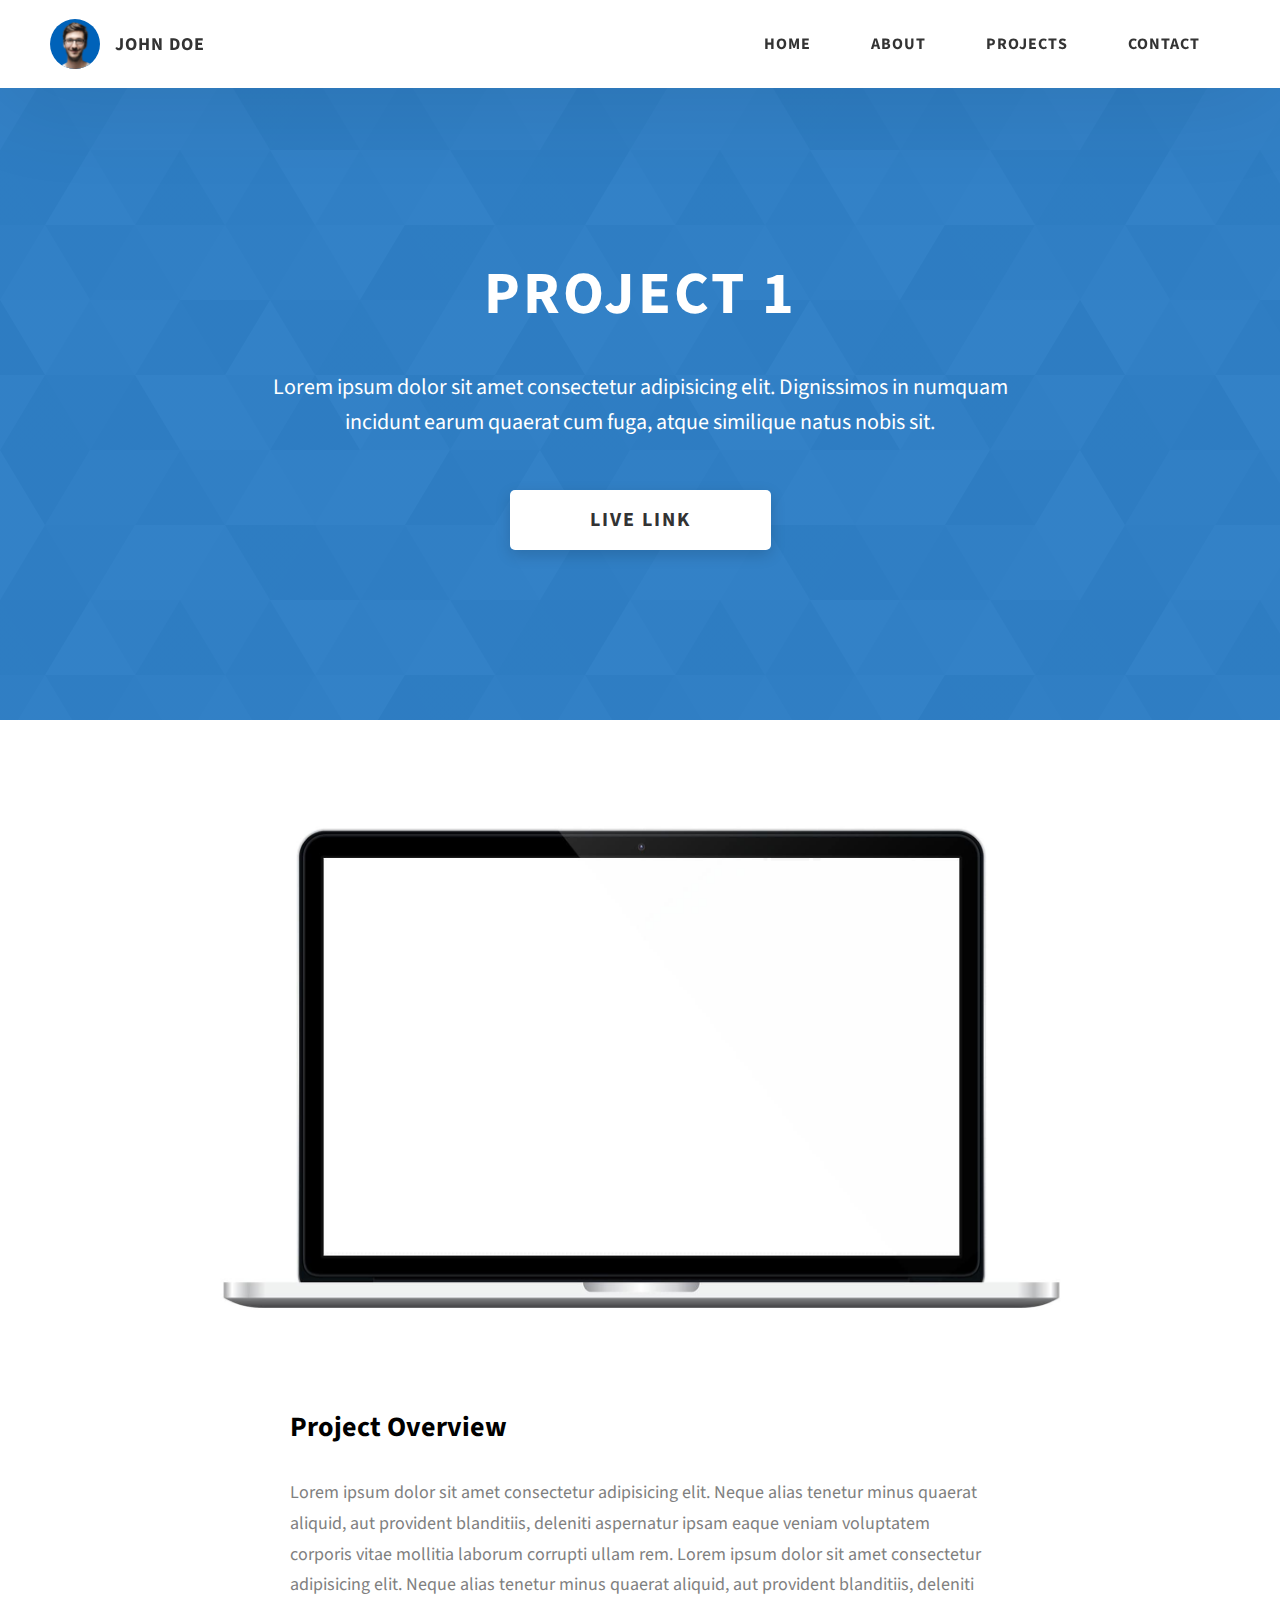
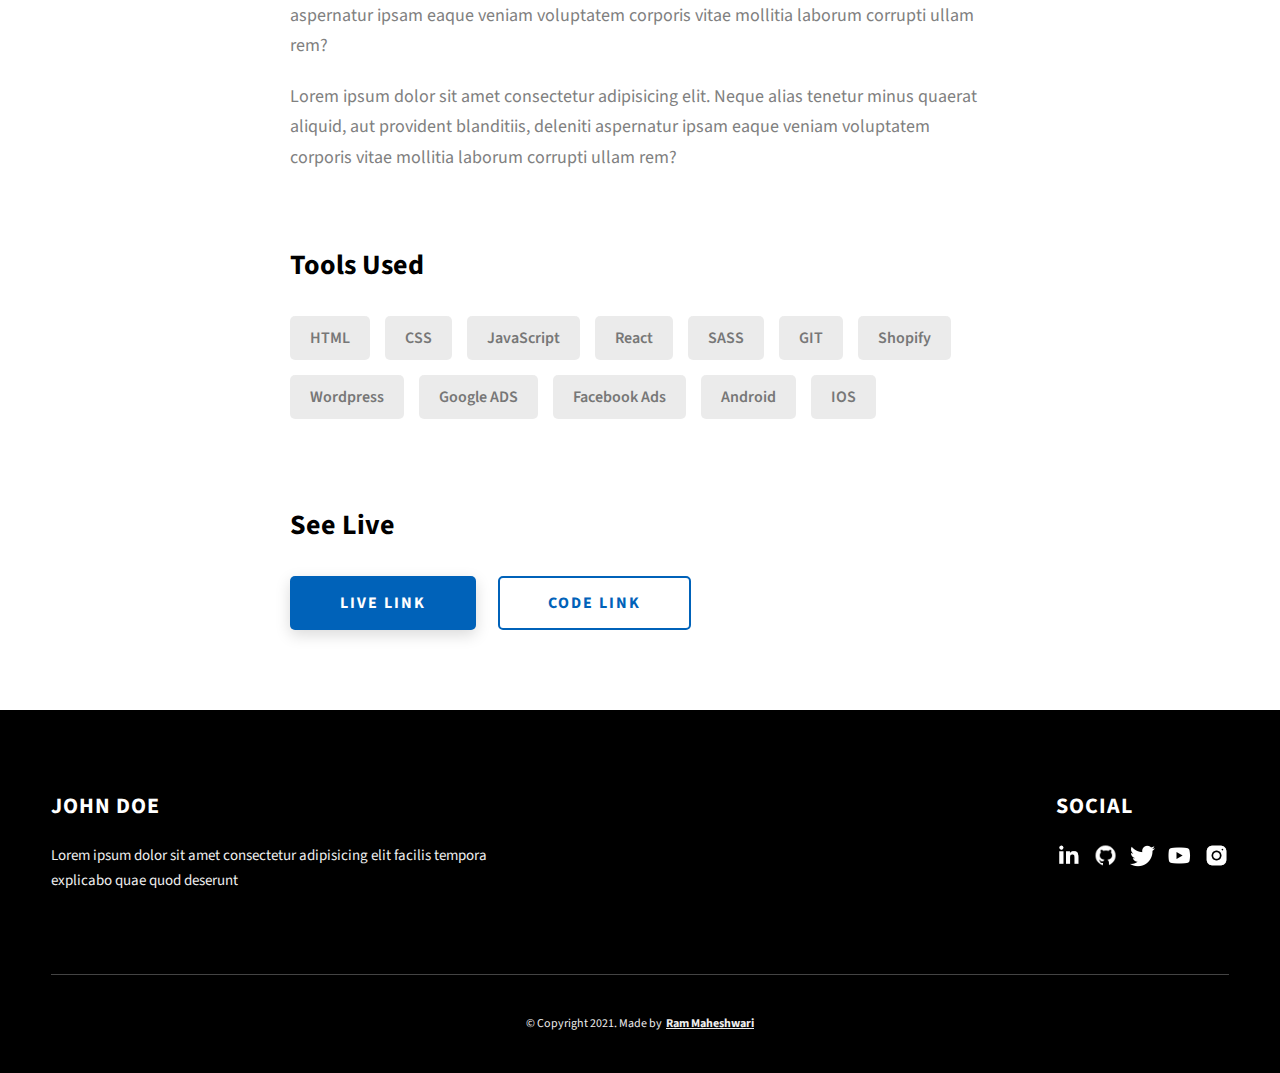
==== project-1.html @ 5d599c66 "first commit" ====
<!DOCTYPE html>
<html lang="en">
  <head>
    <meta charset="UTF-8" />
    <meta name="viewport" content="width=device-width, initial-scale=1.0" />
    <meta http-equiv="X-UA-Compatible" content="ie=edge" />
    <title>Case Study of Project 1</title>
    <meta name="description" content="Case study page of Project" />

    <link rel="stylesheet" href="css/style.css" />

    <link rel="preconnect" href="https://fonts.googleapis.com" />
    <link rel="preconnect" href="https://fonts.gstatic.com" crossorigin />
    <link
      href="https://fonts.googleapis.com/css2?family=Source+Sans+Pro:wght@400;600;700;900&display=swap"
      rel="stylesheet"
    />
  </head>
  <body>
    <header class="header">
      <div class="header__content">
        <div class="header__logo-container">
          <div class="header__logo-img-cont">
            <img
              src="./assets/png/john-doe.png"
              alt="Ram Maheshwari Logo Image"
              class="header__logo-img"
            />
          </div>
          <span class="header__logo-sub">John Doe</span>
        </div>
        <div class="header__main">
          <ul class="header__links">
            <li class="header__link-wrapper">
              <a href="./index.html" class="header__link"> Home </a>
            </li>
            <li class="header__link-wrapper">
              <a href="./index.html#about" class="header__link">About </a>
            </li>
            <li class="header__link-wrapper">
              <a href="./index.html#projects" class="header__link">
                Projects
              </a>
            </li>
            <li class="header__link-wrapper">
              <a href="./index.html#contact" class="header__link"> Contact </a>
            </li>
          </ul>
          <div class="header__main-ham-menu-cont">
            <img
              src="./assets/svg/ham-menu.svg"
              alt="hamburger menu"
              class="header__main-ham-menu"
            />
            <img
              src="./assets/svg/ham-menu-close.svg"
              alt="hamburger menu close"
              class="header__main-ham-menu-close d-none"
            />
          </div>
        </div>
      </div>
      <div class="header__sm-menu">
        <div class="header__sm-menu-content">
          <ul class="header__sm-menu-links">
            <li class="header__sm-menu-link">
              <a href="./index.html"> Home </a>
            </li>

            <li class="header__sm-menu-link">
              <a href="./index.html#about"> About </a>
            </li>

            <li class="header__sm-menu-link">
              <a href="./index.html#projects"> Projects </a>
            </li>

            <li class="header__sm-menu-link">
              <a href="./index.html#contact"> Contact </a>
            </li>
          </ul>
        </div>
      </div>
    </header>
    <section class="project-cs-hero">
      <div class="project-cs-hero__content">
        <h1 class="heading-primary">Project 1</h1>
        <div class="project-cs-hero__info">
          <p class="text-primary">
            Lorem ipsum dolor sit amet consectetur adipisicing elit. Dignissimos
            in numquam incidunt earum quaerat cum fuga, atque similique natus
            nobis sit.
          </p>
        </div>
        <div class="project-cs-hero__cta">
          <a href="#" class="btn btn--bg" target="_blank">Live Link</a>
        </div>
      </div>
    </section>
    <section class="project-details">
      <div class="main-container">
        <div class="project-details__content">
          <div class="project-details__showcase-img-cont">
            <img
              src="./assets/jpeg/project-mockup-example.jpeg"
              alt="Project Image"
              class="project-details__showcase-img"
            />
          </div>
          <div class="project-details__content-main">
            <div class="project-details__desc">
              <h3 class="project-details__content-title">Project Overview</h3>
              <p class="project-details__desc-para">
                Lorem ipsum dolor sit amet consectetur adipisicing elit. Neque
                alias tenetur minus quaerat aliquid, aut provident blanditiis,
                deleniti aspernatur ipsam eaque veniam voluptatem corporis vitae
                mollitia laborum corrupti ullam rem. Lorem ipsum dolor sit amet
                consectetur adipisicing elit. Neque alias tenetur minus quaerat
                aliquid, aut provident blanditiis, deleniti aspernatur ipsam
                eaque veniam voluptatem corporis vitae mollitia laborum corrupti
                ullam rem?
              </p>
              <p class="project-details__desc-para">
                Lorem ipsum dolor sit amet consectetur adipisicing elit. Neque
                alias tenetur minus quaerat aliquid, aut provident blanditiis,
                deleniti aspernatur ipsam eaque veniam voluptatem corporis vitae
                mollitia laborum corrupti ullam rem?
              </p>
            </div>
            <div class="project-details__tools-used">
              <h3 class="project-details__content-title">Tools Used</h3>
              <div class="skills">
                <div class="skills__skill">HTML</div>
                <div class="skills__skill">CSS</div>
                <div class="skills__skill">JavaScript</div>
                <div class="skills__skill">React</div>
                <div class="skills__skill">SASS</div>
                <div class="skills__skill">GIT</div>
                <div class="skills__skill">Shopify</div>
                <div class="skills__skill">Wordpress</div>
                <div class="skills__skill">Google ADS</div>
                <div class="skills__skill">Facebook Ads</div>
                <div class="skills__skill">Android</div>
                <div class="skills__skill">IOS</div>
              </div>
            </div>
            <div class="project-details__links">
              <h3 class="project-details__content-title">See Live</h3>
              <a
                href="#"
                class="btn btn--med btn--theme project-details__links-btn"
                target="_blank"
                >Live Link</a
              >
              <a
                href="#"
                class="btn btn--med btn--theme-inv project-details__links-btn"
                target="_blank"
                >Code Link</a
              >
            </div>
          </div>
        </div>
      </div>
    </section>
    <footer class="main-footer">
      <div class="main-container">
        <div class="main-footer__upper">
          <div class="main-footer__row main-footer__row-1">
            <h2 class="heading heading-sm main-footer__heading-sm">
              <span>Social</span>
            </h2>
            <div class="main-footer__social-cont">
              <a target="_blank" rel="noreferrer" href="#">
                <img
                  class="main-footer__icon"
                  src="./assets/png/linkedin-ico.png"
                  alt="icon"
                />
              </a>
              <a target="_blank" rel="noreferrer" href="#">
                <img
                  class="main-footer__icon"
                  src="./assets/png/github-ico.png"
                  alt="icon"
                />
              </a>
              <a target="_blank" rel="noreferrer" href="#">
                <img
                  class="main-footer__icon"
                  src="./assets/png/twitter-ico.png"
                  alt="icon"
                />
              </a>
              <a target="_blank" rel="noreferrer" href="#">
                <img
                  class="main-footer__icon"
                  src="./assets/png/yt-ico.png"
                  alt="icon"
                />
              </a>
              <a target="_blank" rel="noreferrer" href="#">
                <img
                  class="main-footer__icon main-footer__icon--mr-none"
                  src="./assets/png/insta-ico.png"
                  alt="icon"
                />
              </a>
            </div>
          </div>
          <div class="main-footer__row main-footer__row-2">
            <h4 class="heading heading-sm text-lt">John Doe</h4>
            <p class="main-footer__short-desc">
              Lorem ipsum dolor sit amet consectetur adipisicing elit facilis
              tempora explicabo quae quod deserunt
            </p>
          </div>
        </div>

        <div class="main-footer__lower">
          &copy; Copyright 2021. Made by
          <a rel="noreferrer" target="_blank" href="https://rammaheshwari.com"
            >Ram Maheshwari</a
          >
        </div>
      </div>
    </footer>
    <script src="./index.js"></script>
  </body>
</html>
---- css/style.css ----
/*
0 - 600px:      Phone
600 - 900px:    Tablet portrait
900 - 1200px:   Tablet landscape
[1200 - 1800] is where our normal styles apply
1800px + :      Big desktop
$breakpoint arguement choices:
- phone
- tab-port
- tab-land
- big-desktop

Inside media queries 1em is always 16px i.e 1em = 16px at every screen size only inside media queries
*/
*,
*::after,
*::before {
  margin: 0;
  padding: 0;
  box-sizing: inherit;
  font-family: inherit; }

html {
  font-size: 62.5%;
  scroll-behavior: smooth; }
  @media only screen and (max-width: 75em) {
    html {
      font-size: 59%; } }
  @media only screen and (max-width: 56.25em) {
    html {
      font-size: 56%; } }
  @media only screen and (min-width: 112.5em) {
    html {
      font-size: 65%; } }

body {
  box-sizing: border-box;
  position: relative;
  line-height: 1.5;
  font-family: sans-serif;
  overflow-x: hidden;
  overflow-y: scroll;
  font-family: 'Source Sans Pro', sans-serif; }

a {
  text-decoration: none;
  color: inherit; }

li {
  list-style: none; }

input:focus,
button:focus,
a:focus,
textarea:focus {
  outline: none; }

button {
  border: none;
  cursor: pointer; }

textarea {
  resize: none; }

.heading-primary {
  font-size: 6rem;
  text-transform: uppercase;
  letter-spacing: 3px;
  text-align: center; }
  @media only screen and (max-width: 37.5em) {
    .heading-primary {
      font-size: 4.5rem; } }

.heading-sec__mb-bg {
  margin-bottom: 11rem; }
  @media only screen and (max-width: 56.25em) {
    .heading-sec__mb-bg {
      margin-bottom: 8rem; } }

.heading-sec__mb-med {
  margin-bottom: 9rem; }
  @media only screen and (max-width: 56.25em) {
    .heading-sec__mb-med {
      margin-bottom: 8rem; } }

.heading-sec__main {
  display: block;
  font-size: 4rem;
  text-transform: uppercase;
  letter-spacing: 1px;
  letter-spacing: 3px;
  text-align: center;
  margin-bottom: 3.5rem;
  position: relative; }
  .heading-sec__main--lt {
    color: #fff; }
    .heading-sec__main--lt::after {
      content: '';
      background: #fff !important; }
  .heading-sec__main::after {
    content: '';
    position: absolute;
    top: calc(100% + 1.5rem);
    height: 5px;
    width: 3rem;
    background: #0062b9;
    left: 50%;
    transform: translateX(-50%);
    border-radius: 5px; }
    @media only screen and (max-width: 37.5em) {
      .heading-sec__main::after {
        top: calc(100% + 1.2rem); } }

.heading-sec__sub {
  display: block;
  text-align: center;
  color: #777;
  font-size: 2rem;
  font-weight: 500;
  max-width: 80rem;
  margin: auto;
  line-height: 1.6; }
  @media only screen and (max-width: 37.5em) {
    .heading-sec__sub {
      font-size: 1.8rem; } }
  .heading-sec__sub--lt {
    color: #eee; }

.heading-sm {
  font-size: 2.2rem;
  text-transform: uppercase;
  letter-spacing: 1px; }

.main-container {
  max-width: 120rem;
  margin: auto;
  width: 92%; }

.btn {
  background: #fff;
  color: #333;
  text-transform: uppercase;
  letter-spacing: 2px;
  display: inline-block;
  font-weight: 700;
  border-radius: 5px;
  box-shadow: 0 5px 15px 0 rgba(0, 0, 0, 0.15);
  transition: transform .3s; }
  .btn:hover {
    transform: translateY(-3px); }
  .btn--bg {
    padding: 1.5rem 8rem;
    font-size: 2rem; }
  .btn--med {
    padding: 1.5rem 5rem;
    font-size: 1.6rem; }
  .btn--theme {
    background: #0062b9;
    color: #fff; }
  .btn--theme-inv {
    color: #0062b9;
    background: #fff;
    border: 2px solid #0062b9;
    box-shadow: none;
    padding: calc(1.5rem - 2px) calc(5rem - 2px); }

.sec-pad {
  padding: 12rem 0; }
  @media only screen and (max-width: 56.25em) {
    .sec-pad {
      padding: 8rem 0; } }

.text-primary {
  color: #fff;
  font-size: 2.2rem;
  text-align: center;
  width: 100%;
  line-height: 1.6; }
  @media only screen and (max-width: 37.5em) {
    .text-primary {
      font-size: 2rem; } }

.d-none {
  display: none; }

.home-hero {
  color: #fff;
  background: linear-gradient(to right, rgba(0, 98, 185, 0.8), rgba(0, 98, 185, 0.8)), url(../../assets/svg/common-bg.svg);
  background-position: center;
  height: 100vh;
  min-height: 80rem;
  max-height: 120rem;
  position: relative; }
  @media only screen and (max-width: 37.5em) {
    .home-hero {
      height: unset;
      min-height: unset; } }
  .home-hero__socials {
    position: absolute;
    top: 50%;
    border: 2px solid #eee;
    border-left: 2px solid #eee;
    transform: translateY(-50%); }
    @media only screen and (max-width: 56.25em) {
      .home-hero__socials {
        display: none; } }
  .home-hero__mouse-scroll-cont {
    position: absolute;
    bottom: 3%;
    left: 50%;
    transform: translateX(-50%); }
    @media only screen and (max-width: 37.5em) {
      .home-hero__mouse-scroll-cont {
        display: none; } }
  .home-hero__social {
    width: 5rem; }
  .home-hero__social-icon-link {
    width: 100%;
    display: block;
    padding: 1.2rem;
    border-bottom: 2px solid #eee;
    transition: background .3s; }
    .home-hero__social-icon-link:hover {
      background: rgba(255, 255, 255, 0.1); }
    .home-hero__social-icon-link--bd-none {
      border-bottom: 0; }
  .home-hero__social-icon {
    width: 100%; }
  .home-hero__content {
    position: absolute;
    top: 50%;
    left: 50%;
    transform: translate(-50%, -50%);
    max-width: 90rem;
    width: 92%; }
    @media only screen and (max-width: 37.5em) {
      .home-hero__content {
        padding: 19rem 0 13rem 0;
        margin: auto;
        position: static;
        transform: translate(0, 0); } }
  .home-hero__info {
    margin: 3rem auto 0 auto;
    max-width: 80rem; }
  .home-hero__cta {
    margin-top: 5rem;
    text-align: center; }

.about {
  background: #fafafa; }
  .about__content {
    display: grid;
    grid-template-columns: 1fr 1fr;
    grid-gap: 10rem; }
    @media only screen and (max-width: 56.25em) {
      .about__content {
        grid-template-columns: 1fr;
        grid-gap: 8rem; } }
    .about__content-title {
      font-weight: 700;
      font-size: 2.8rem;
      margin-bottom: 3rem; }
      @media only screen and (max-width: 37.5em) {
        .about__content-title {
          font-size: 2.4rem; } }
    .about__content-details-para {
      font-size: 1.8rem;
      color: grey;
      max-width: 60rem;
      line-height: 1.7;
      margin-bottom: 1rem; }
      .about__content-details-para--hl {
        font-weight: 700;
        margin: 0 3px; }
      .about__content-details-para:last-child {
        margin-bottom: 4rem; }

.projects__row {
  display: grid;
  grid-template-columns: 1.5fr 1fr;
  grid-gap: 5rem;
  margin-bottom: 11rem; }
  @media only screen and (max-width: 56.25em) {
    .projects__row {
      grid-template-columns: 1fr;
      grid-gap: 2rem;
      margin-bottom: 8rem; } }
  @media only screen and (max-width: 56.25em) {
    .projects__row {
      text-align: center; } }
  .projects__row:last-child {
    margin-bottom: 0; }
  .projects__row-img-cont {
    overflow: hidden; }
  .projects__row-img {
    width: 100%;
    display: block;
    object-fit: cover; }
  .projects__row-content {
    padding: 2rem 0;
    display: flex;
    justify-content: center;
    flex-direction: column;
    align-items: flex-start; }
    @media only screen and (max-width: 56.25em) {
      .projects__row-content {
        align-items: center; } }
    .projects__row-content-title {
      font-weight: 700;
      font-size: 2.8rem;
      margin-bottom: 2rem; }
      @media only screen and (max-width: 37.5em) {
        .projects__row-content-title {
          font-size: 2.4rem; } }
    .projects__row-content-desc {
      font-size: 1.8rem;
      color: grey;
      max-width: 60rem;
      line-height: 1.7;
      margin-bottom: 3rem; }
      @media only screen and (max-width: 37.5em) {
        .projects__row-content-desc {
          font-size: 1.7rem; } }

.contact {
  background: linear-gradient(to right, rgba(0, 98, 185, 0.8), rgba(0, 98, 185, 0.8)), url(../../assets/svg/common-bg.svg);
  background-size: cover;
  background-position: center; }
  .contact__form-container {
    box-shadow: 0 0 10px rgba(0, 0, 0, 0.1);
    background: white;
    padding: 4rem;
    margin-top: 6rem;
    max-width: 80rem;
    text-align: right;
    width: 95%;
    border-radius: 5px;
    margin: 5rem auto 0 auto; }
    @media only screen and (max-width: 37.5em) {
      .contact__form-container {
        padding: 3rem; } }
  .contact__form-field {
    margin-bottom: 4rem; }
    @media only screen and (max-width: 37.5em) {
      .contact__form-field {
        margin-bottom: 3rem; } }
  .contact__form-label {
    color: #666;
    font-size: 1.4rem;
    letter-spacing: 1px;
    font-weight: 700;
    margin-bottom: 1rem;
    display: block;
    text-align: left; }
  .contact__form-input {
    color: #333;
    padding: 2rem;
    width: 100%;
    border: 1px solid #ebebeb;
    font-size: 1.6rem;
    letter-spacing: 0px;
    background: #f0f0f0;
    border-radius: 5px;
    font-weight: 600;
    /* Code for Modern Browsers */
    /* Code for WebKit, Blink, Edge */
    /* Code for Internet Explorer 10-11 */
    /* Code for Microsoft Edge */
    /* Code for Mozilla Firefox 4 to 18 */
    /* Code for Mozilla Firefox 19+ */ }
    .contact__form-input::placeholder {
      color: #999;
      font-weight: 600;
      font-size: 1.6rem; }
    .contact__form-input::-webkit-input-placeholder {
      color: #999;
      font-weight: 600;
      font-size: 1.6rem; }
    .contact__form-input:-ms-input-placeholder {
      color: #999;
      font-weight: 600;
      font-size: 1.6rem; }
    .contact__form-input::-ms-input-placeholder {
      color: #999;
      font-weight: 600;
      font-size: 1.6rem; }
    .contact__form-input:-moz-placeholder {
      opacity: 1;
      color: #999;
      font-weight: 600;
      font-size: 1.6rem; }
    .contact__form-input::-moz-placeholder {
      opacity: 1;
      color: #999;
      font-weight: 600;
      font-size: 1.6rem; }
  .contact__btn {
    width: 30%;
    padding: 2rem 4rem;
    font-size: 1.6rem; }
    @media only screen and (max-width: 37.5em) {
      .contact__btn {
        width: 100%; } }

.project-cs-hero {
  color: #fff;
  background: linear-gradient(to right, rgba(0, 98, 185, 0.8), rgba(0, 98, 185, 0.8)), url(../../assets/svg/common-bg.svg);
  background-size: cover;
  background-position: center;
  position: relative; }
  @media only screen and (max-width: 37.5em) {
    .project-cs-hero {
      height: unset;
      min-height: unset; } }
  .project-cs-hero__content {
    padding: 25rem 0 17rem 0;
    max-width: 90rem;
    width: 92%;
    margin: auto; }
    @media only screen and (max-width: 37.5em) {
      .project-cs-hero__content {
        padding: 19rem 0 13rem 0;
        margin: auto;
        position: static;
        transform: translate(0, 0); } }
  .project-cs-hero__info {
    margin: 3rem auto 0 auto;
    max-width: 80rem; }
  .project-cs-hero__cta {
    margin-top: 5rem;
    text-align: center; }

.project-details__content {
  padding: 8rem 0;
  max-width: 90rem;
  margin: auto; }
  .project-details__content-title {
    font-weight: 700;
    font-size: 2.8rem;
    margin-bottom: 3rem; }
    @media only screen and (max-width: 37.5em) {
      .project-details__content-title {
        font-size: 2.4rem; } }

.project-details__showcase-img-cont {
  width: 100%;
  margin-bottom: 6rem; }

.project-details__showcase-img {
  width: 100%; }

.project-details__content-main {
  width: 100%;
  max-width: 70rem;
  margin: auto; }

.project-details__desc {
  margin: 0 0 7rem 0; }
  .project-details__desc-para {
    font-size: 1.8rem;
    line-height: 1.7;
    color: grey;
    margin-bottom: 2rem; }

.project-details__tools-used {
  margin: 0 0 7rem 0; }
  .project-details__tools-used-list {
    display: flex;
    flex-wrap: wrap; }
  .project-details__tools-used-item {
    padding: 1rem 2rem;
    margin-bottom: 1.5rem;
    margin-right: 1.5rem;
    font-size: 1.6rem;
    background: rgba(153, 153, 153, 0.2);
    border-radius: 5px;
    font-weight: 600;
    color: #777; }

.project-details__links {
  margin: 0 0; }
  .project-details__links-btn {
    margin-right: 2rem; }
    @media only screen and (max-width: 37.5em) {
      .project-details__links-btn {
        margin-right: 0;
        width: 70%;
        margin-bottom: 2rem;
        text-align: center; } }
    .project-details__links-btn:last-child {
      margin: 0; }
      @media only screen and (max-width: 37.5em) {
        .project-details__links-btn:last-child {
          margin: 0; } }

.header {
  position: fixed;
  width: 100%;
  z-index: 1000;
  background: #000;
  background: #fff;
  box-shadow: 0 10px 100px rgba(0, 0, 0, 0.1); }
  .header__content {
    display: flex;
    align-items: center;
    justify-content: space-between;
    padding: 1rem 5rem; }
    @media only screen and (max-width: 56.25em) {
      .header__content {
        padding: 0 2rem; } }
  .header__logo-container {
    display: flex;
    align-items: center;
    cursor: pointer;
    color: #333;
    transition: color .3s; }
    .header__logo-container:hover {
      color: #0062b9; }
  .header__logo-img-cont {
    width: 5rem;
    height: 5rem;
    border-radius: 50px;
    overflow: hidden;
    margin-right: 1.5rem;
    background: #0062b9; }
    @media only screen and (max-width: 56.25em) {
      .header__logo-img-cont {
        width: 4.5rem;
        height: 4.5rem;
        margin-right: 1.2rem; } }
  .header__logo-img {
    width: 100%;
    height: 100%;
    object-fit: cover;
    object-position: center;
    display: block; }
  .header__logo-sub {
    font-size: 1.8rem;
    text-transform: uppercase;
    font-weight: 700;
    letter-spacing: 1px; }
  .header__links {
    display: flex; }
    @media only screen and (max-width: 37.5em) {
      .header__links {
        display: none; } }
  .header__link {
    padding: 2.2rem 3rem;
    display: inline-block;
    font-size: 1.6rem;
    color: #333;
    text-transform: uppercase;
    letter-spacing: 1px;
    font-weight: 700;
    transition: color .3s; }
    .header__link:hover {
      color: #0062b9; }
    @media only screen and (max-width: 56.25em) {
      .header__link {
        padding: 3rem 1.8rem;
        font-size: 1.5rem; } }
  .header__main-ham-menu-cont {
    display: none;
    width: 3rem;
    padding: 2.2rem 0; }
    @media only screen and (max-width: 37.5em) {
      .header__main-ham-menu-cont {
        display: block; } }
  .header__main-ham-menu {
    width: 100%; }
  .header__main-ham-menu-close {
    width: 100%; }
  .header__sm-menu {
    background: #fff;
    position: absolute;
    width: 100%;
    top: 100%;
    visibility: hidden;
    opacity: 0;
    transition: all .3s;
    box-shadow: 0px 5px 5px 0px rgba(0, 0, 0, 0.1);
    -webkit-box-shadow: 0px 5px 5px 0px rgba(0, 0, 0, 0.1);
    -moz-box-shadow: 0px 5px 5px 0px rgba(0, 0, 0, 0.1); }
    .header__sm-menu--active {
      visibility: hidden;
      opacity: 0; }
      @media only screen and (max-width: 37.5em) {
        .header__sm-menu--active {
          visibility: visible;
          opacity: 1; } }
  .header__sm-menu-link a {
    display: block;
    text-decoration: none;
    padding: 2.5rem 3rem;
    font-size: 1.6rem;
    color: #333;
    text-align: right;
    border-bottom: 1px solid #eee;
    font-weight: 700;
    text-transform: uppercase;
    letter-spacing: 2px;
    transition: color .3s; }
    .header__sm-menu-link a:hover {
      color: #0062b9; }
  .header__sm-menu-link:first-child a {
    border-top: 1px solid #eee; }
  .header__sm-menu-link-last {
    border-bottom: 0; }

.main-footer {
  background: #000;
  color: #fff; }
  .main-footer__upper {
    display: flex;
    justify-content: space-between;
    padding: 8rem 0; }
    @media only screen and (max-width: 56.25em) {
      .main-footer__upper {
        padding: 6rem 0; } }
    @media only screen and (max-width: 37.5em) {
      .main-footer__upper {
        display: block; } }
  .main-footer__row-1 {
    order: 2; }
    @media only screen and (max-width: 56.25em) {
      .main-footer__row-1 {
        margin-bottom: 5rem; } }
  .main-footer__row-2 {
    width: 40%;
    order: 1;
    max-width: 50rem; }
    @media only screen and (max-width: 56.25em) {
      .main-footer__row-2 {
        width: 100%; } }
  .main-footer__short-desc {
    margin-top: 2rem;
    color: #eee;
    font-size: 1.5rem;
    line-height: 1.7; }
  .main-footer__social-cont {
    margin-top: 2rem; }
  .main-footer__icon {
    margin-right: 1rem;
    width: 2.5rem; }
    .main-footer__icon--mr-none {
      margin-right: 0; }
  .main-footer__lower {
    padding: 4rem 0;
    border-top: 1px solid #444;
    color: #eee;
    font-size: 1.2rem;
    text-align: left;
    text-align: center; }
    .main-footer__lower a {
      text-decoration: underline;
      font-weight: bold;
      margin-left: 2px; }
    @media only screen and (max-width: 56.25em) {
      .main-footer__lower {
        padding: 3.5rem 0; } }

.skills {
  display: flex;
  flex-wrap: wrap; }
  .skills__skill {
    padding: 1rem 2rem;
    margin-bottom: 1.5rem;
    margin-right: 1.5rem;
    font-size: 1.6rem;
    background: rgba(153, 153, 153, 0.2);
    border-radius: 5px;
    font-weight: 600;
    color: #777; }

.mouse {
  width: 25px;
  height: 40px;
  border: 2px solid #eee;
  border-radius: 60px;
  position: relative;
  overflow: hidden; }
  .mouse::before {
    content: '';
    width: 5px;
    height: 5px;
    position: absolute;
    top: 7px;
    left: 50%;
    transform: translateX(-50%);
    background-color: #eee;
    border-radius: 50%;
    opacity: 1;
    animation: wheel 1.3s infinite;
    -webkit-animation: wheel 1.3s infinite; }

@keyframes wheel {
  to {
    opacity: 0;
    top: 27px; } }

@-webkit-keyframes wheel {
  to {
    opacity: 0;
    top: 27px; } }
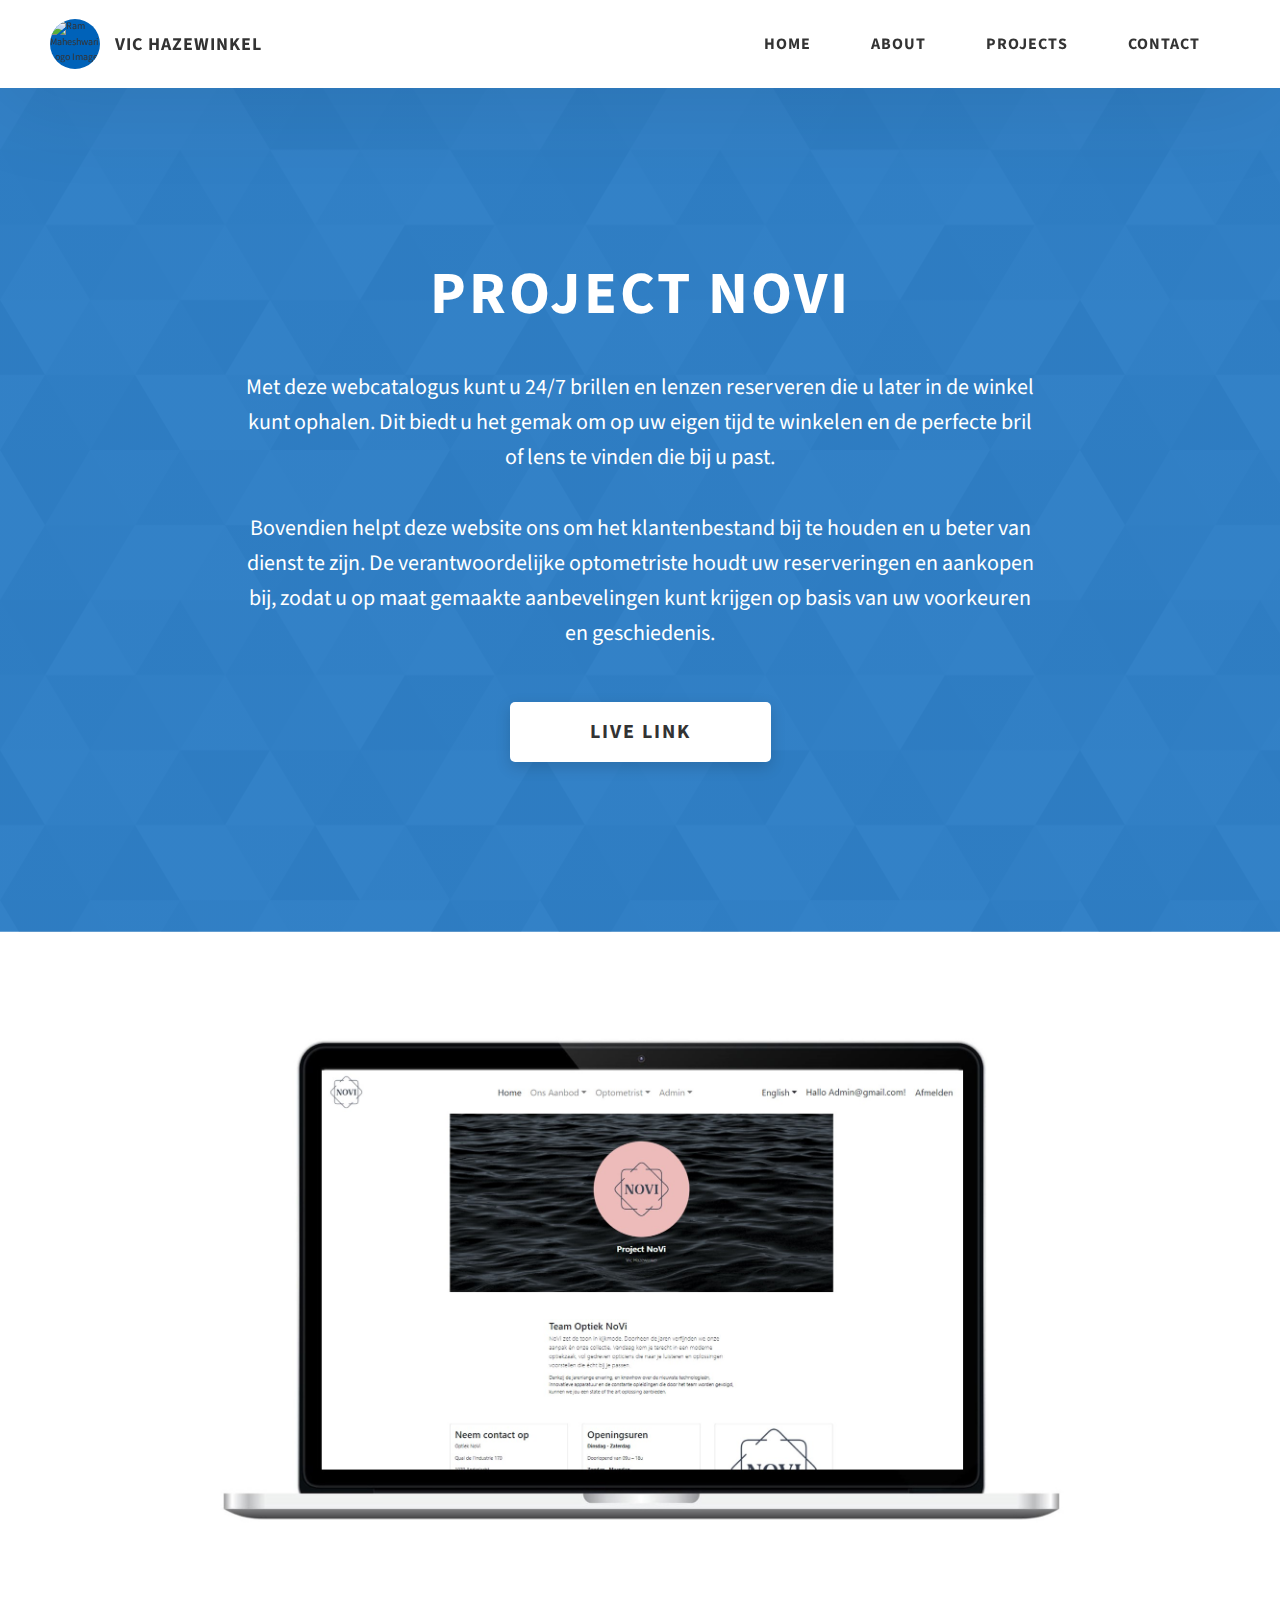
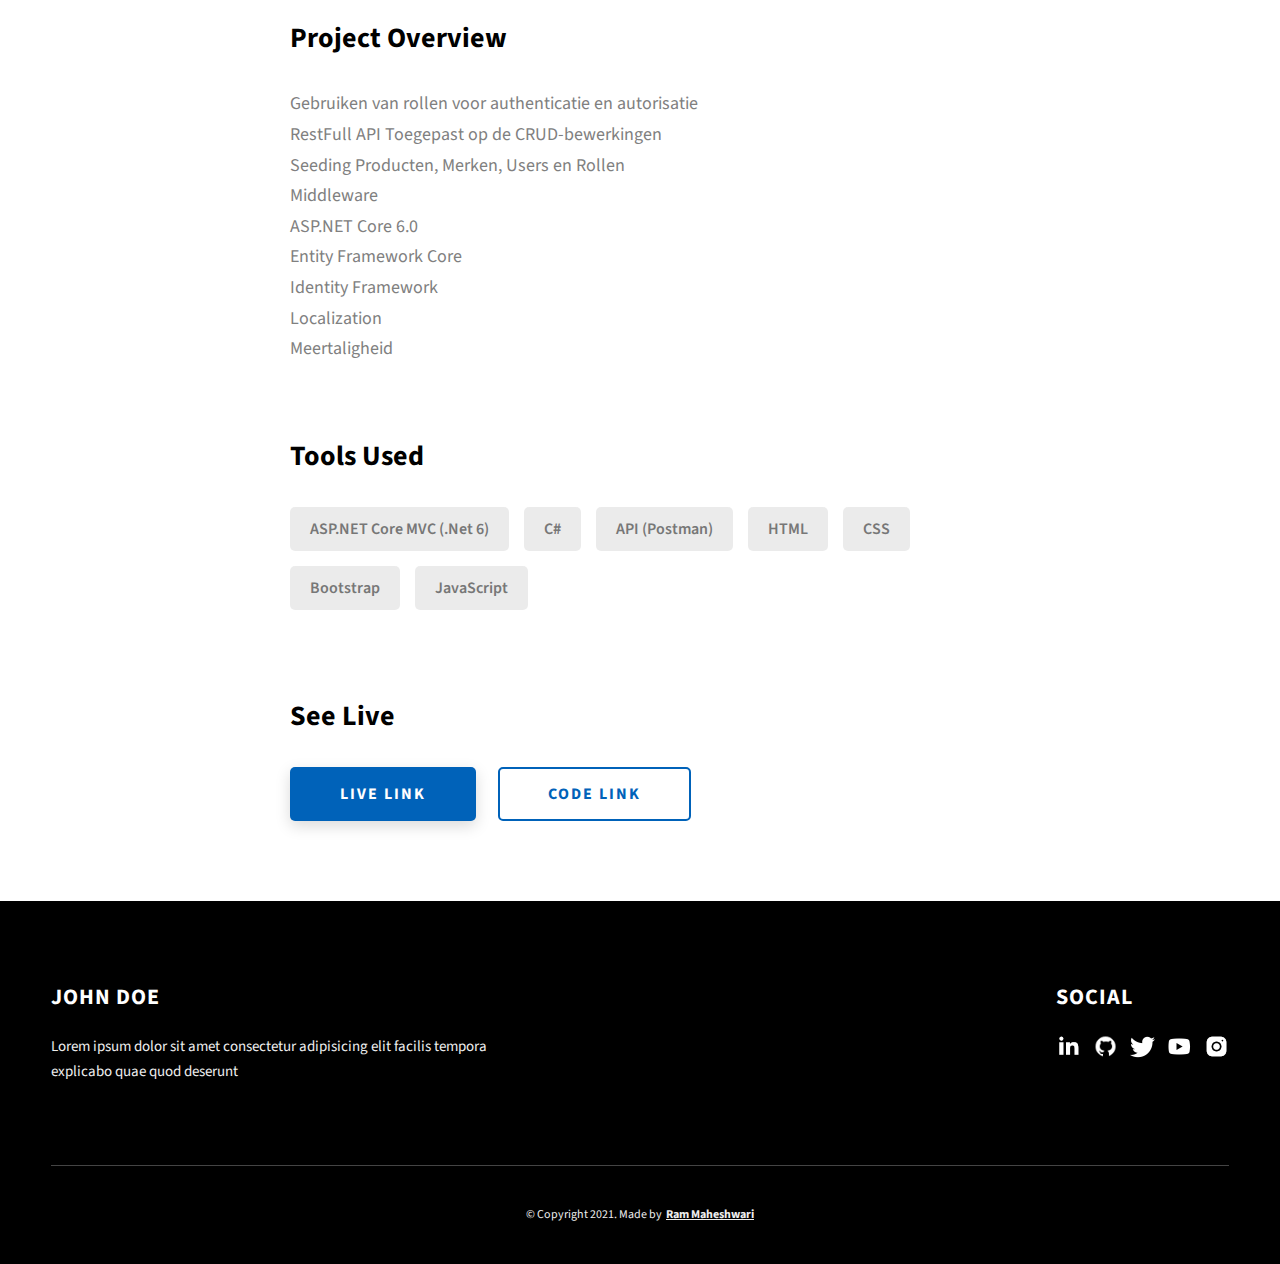
==== commit 52727758: "Project NoVi" ====
--- a/project-1.html
+++ b/project-1.html
@@ -22,12 +22,12 @@
         <div class="header__logo-container">
           <div class="header__logo-img-cont">
             <img
-              src="./assets/png/john-doe.png"
+              src="./assets/png/ProfielFotoV2.png"
               alt="Ram Maheshwari Logo Image"
               class="header__logo-img"
             />
           </div>
-          <span class="header__logo-sub">John Doe</span>
+          <span class="header__logo-sub">Vic Hazewinkel</span>
         </div>
         <div class="header__main">
           <ul class="header__links">
@@ -84,12 +84,11 @@
     </header>
     <section class="project-cs-hero">
       <div class="project-cs-hero__content">
-        <h1 class="heading-primary">Project 1</h1>
+        <h1 class="heading-primary">Project NoVi</h1>
         <div class="project-cs-hero__info">
           <p class="text-primary">
-            Lorem ipsum dolor sit amet consectetur adipisicing elit. Dignissimos
-            in numquam incidunt earum quaerat cum fuga, atque similique natus
-            nobis sit.
+            Met deze webcatalogus kunt u 24/7 brillen en lenzen reserveren die u later in de winkel kunt ophalen. Dit biedt u het gemak om op uw eigen tijd te winkelen en de perfecte bril of lens te vinden die bij u past.
+            <br><br> Bovendien helpt deze website ons om het klantenbestand bij te houden en u beter van dienst te zijn. De verantwoordelijke optometriste houdt uw reserveringen en aankopen bij, zodat u op maat gemaakte aanbevelingen kunt krijgen op basis van uw voorkeuren en geschiedenis.
           </p>
         </div>
         <div class="project-cs-hero__cta">
@@ -102,7 +101,7 @@
         <div class="project-details__content">
           <div class="project-details__showcase-img-cont">
             <img
-              src="./assets/jpeg/project-mockup-example.jpeg"
+              src="./assets/jpeg/NoVi_Home.jpg"
               alt="Project Image"
               class="project-details__showcase-img"
             />
@@ -111,37 +110,38 @@
             <div class="project-details__desc">
               <h3 class="project-details__content-title">Project Overview</h3>
               <p class="project-details__desc-para">
-                Lorem ipsum dolor sit amet consectetur adipisicing elit. Neque
-                alias tenetur minus quaerat aliquid, aut provident blanditiis,
-                deleniti aspernatur ipsam eaque veniam voluptatem corporis vitae
-                mollitia laborum corrupti ullam rem. Lorem ipsum dolor sit amet
-                consectetur adipisicing elit. Neque alias tenetur minus quaerat
-                aliquid, aut provident blanditiis, deleniti aspernatur ipsam
-                eaque veniam voluptatem corporis vitae mollitia laborum corrupti
-                ullam rem?
+
               </p>
               <p class="project-details__desc-para">
-                Lorem ipsum dolor sit amet consectetur adipisicing elit. Neque
-                alias tenetur minus quaerat aliquid, aut provident blanditiis,
-                deleniti aspernatur ipsam eaque veniam voluptatem corporis vitae
-                mollitia laborum corrupti ullam rem?
+                <ul class="project-details__desc-para">
+                  <li>Gebruiken van rollen voor authenticatie en autorisatie </li>
+                  <li>RestFull API Toegepast op de CRUD-bewerkingen</li>
+                  <li>Seeding Producten, Merken, Users en Rollen</li>
+                  <li>Middleware</li>
+                  <li>ASP.NET Core 6.0</li>
+                  <li>Entity Framework Core</li>
+                  <li>Identity Framework</li>
+                  <li>Localization</li>
+                  <li>Meertaligheid</li>
+                </ul>
               </p>
             </div>
             <div class="project-details__tools-used">
               <h3 class="project-details__content-title">Tools Used</h3>
               <div class="skills">
+                <div class="skills__skill">ASP.NET Core MVC (.Net 6)</div>
+                <div class="skills__skill">C#</div>
+                <div class="skills__skill">API (Postman)</div>
                 <div class="skills__skill">HTML</div>
                 <div class="skills__skill">CSS</div>
+                <div class="skills__skill">Bootstrap</div>
                 <div class="skills__skill">JavaScript</div>
-                <div class="skills__skill">React</div>
-                <div class="skills__skill">SASS</div>
-                <div class="skills__skill">GIT</div>
-                <div class="skills__skill">Shopify</div>
-                <div class="skills__skill">Wordpress</div>
-                <div class="skills__skill">Google ADS</div>
-                <div class="skills__skill">Facebook Ads</div>
-                <div class="skills__skill">Android</div>
-                <div class="skills__skill">IOS</div>
+                <!-- <div class="skills__skill">Shopify</div> -->
+                <!-- <div class="skills__skill">Wordpress</div> -->
+                <!-- <div class="skills__skill">Google ADS</div> -->
+                <!-- <div class="skills__skill">Facebook Ads</div> -->
+                <!-- <div class="skills__skill">Android</div> -->
+                <!-- <div class="skills__skill">IOS</div> -->
               </div>
             </div>
             <div class="project-details__links">
@@ -153,7 +153,7 @@
                 >Live Link</a
               >
               <a
-                href="#"
+                href="https://github.com/VicHazewinkel/ProjectNoVi-ASP.NET-Core-MVC-.Net-6"
                 class="btn btn--med btn--theme-inv project-details__links-btn"
                 target="_blank"
                 >Code Link</a
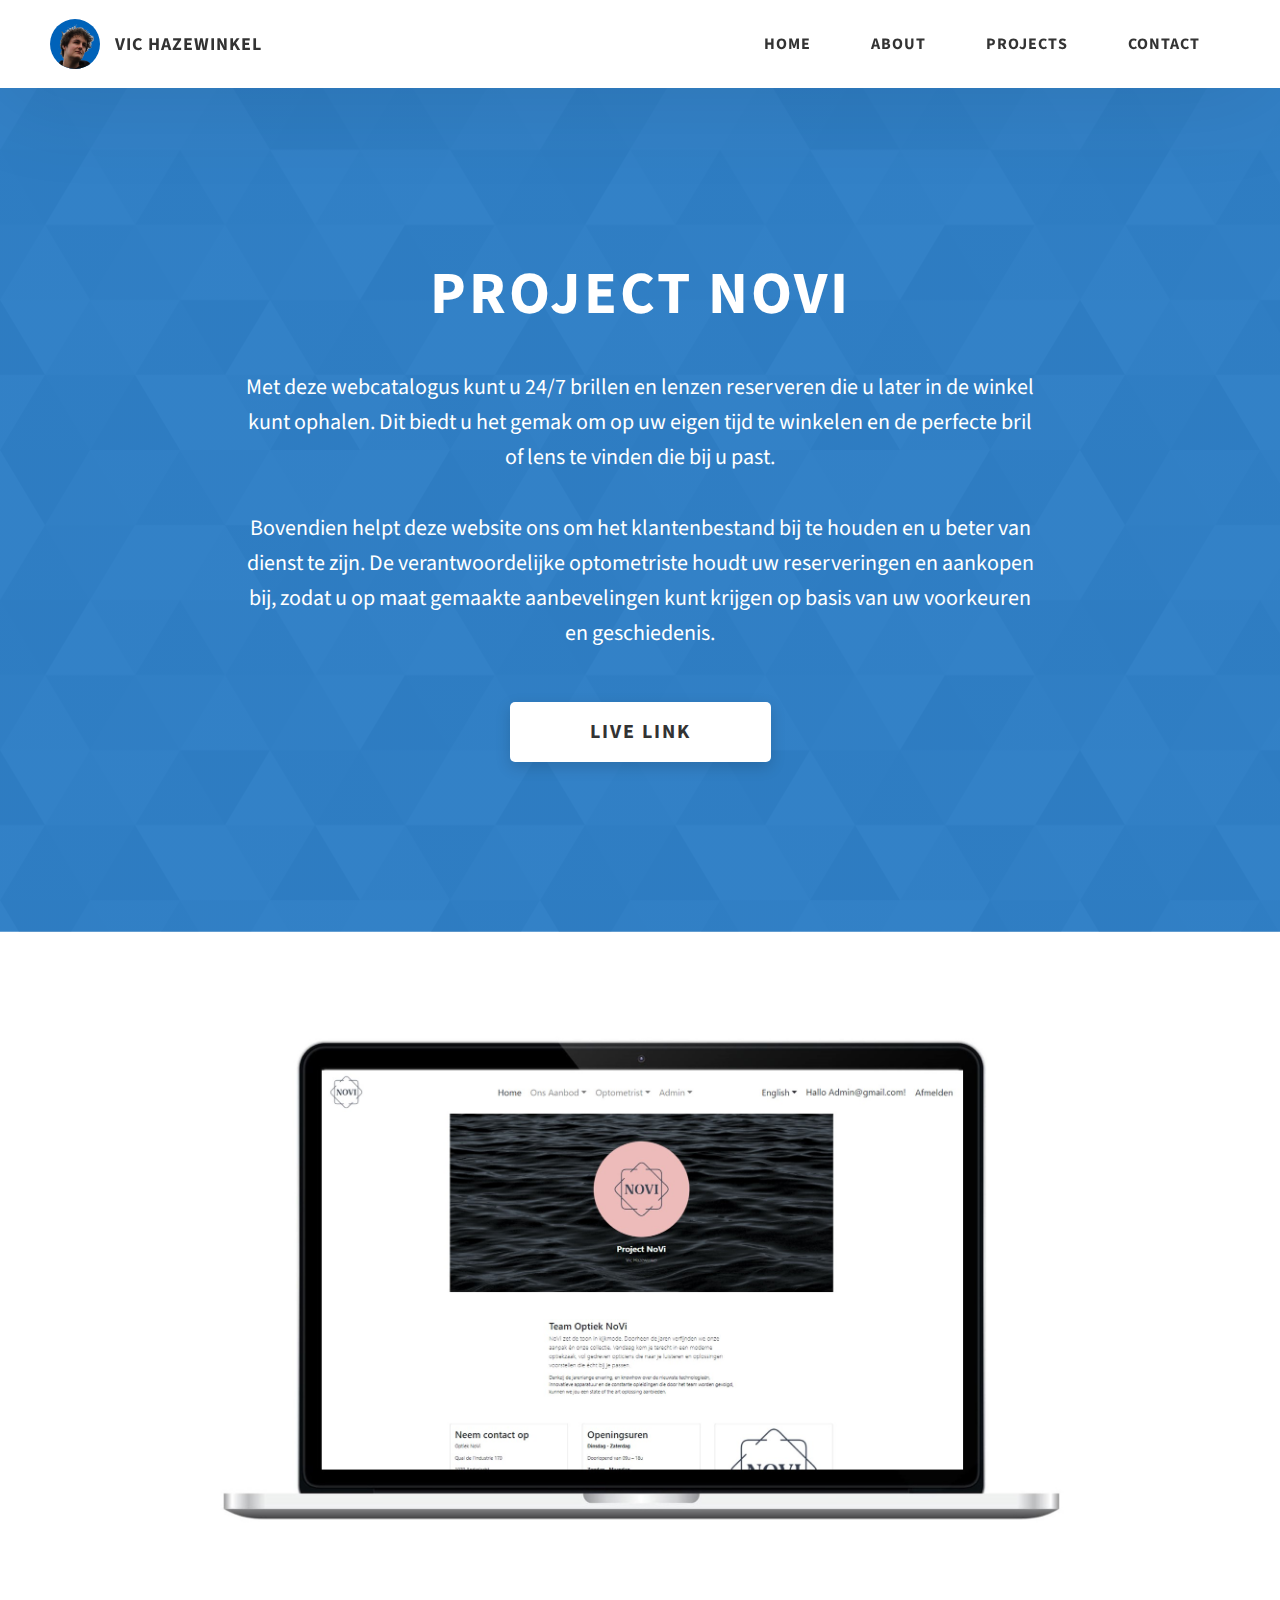
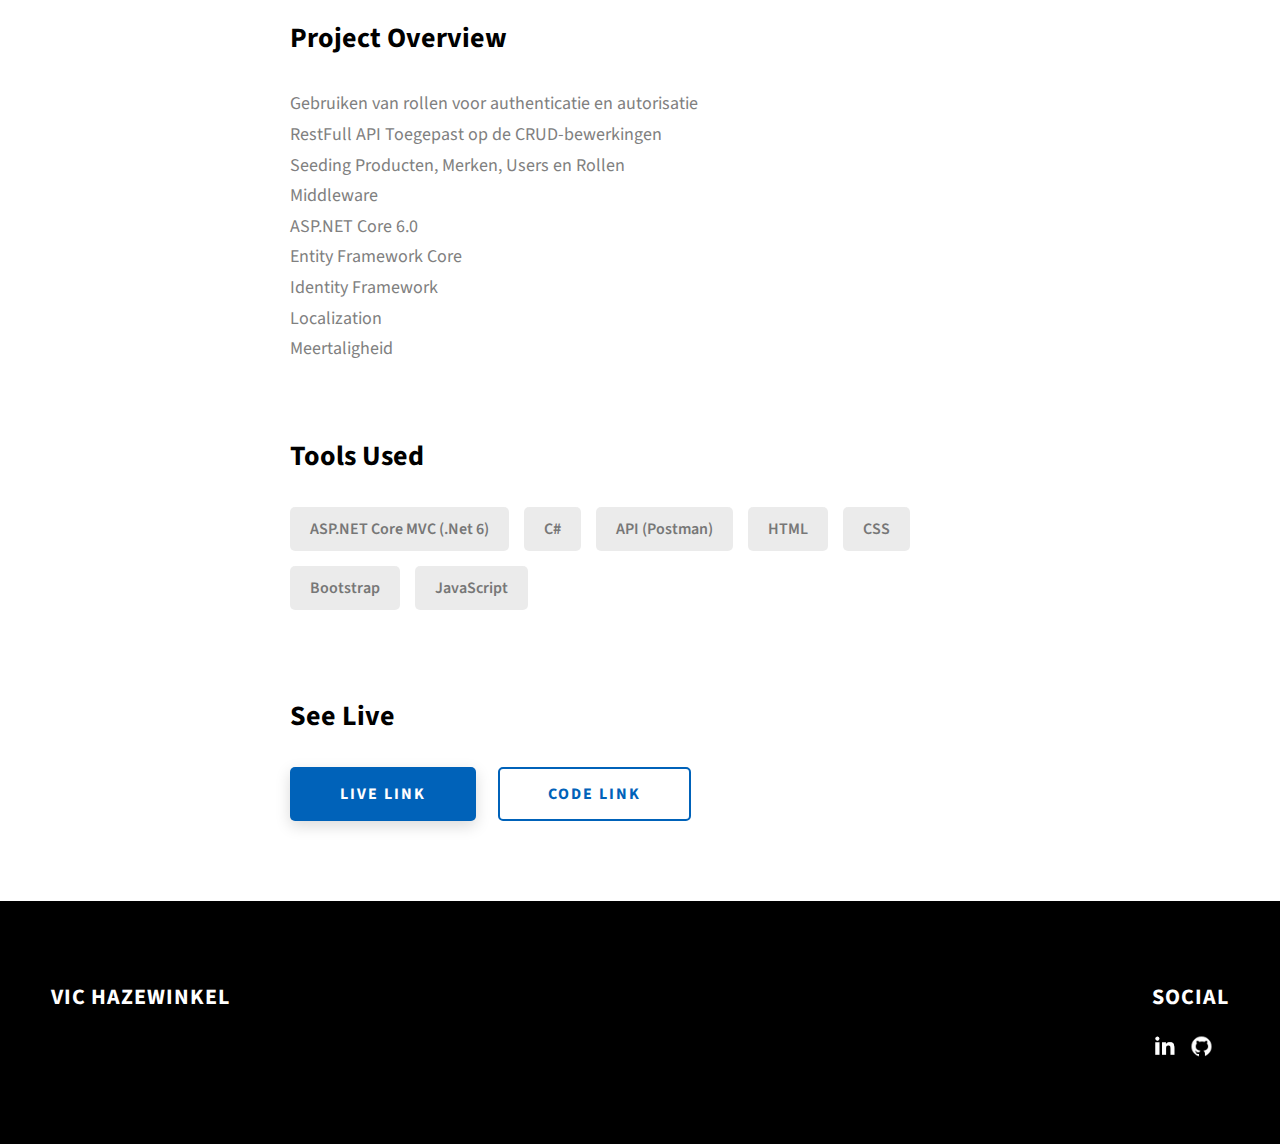
==== commit aac4f62a: "footer change" ====
--- a/project-1.html
+++ b/project-1.html
@@ -171,58 +171,38 @@
               <span>Social</span>
             </h2>
             <div class="main-footer__social-cont">
-              <a target="_blank" rel="noreferrer" href="#">
+              <a target="_blank" rel="noreferrer" href="https://www.linkedin.com/in/vic-hazewinkel-9663a4202/">
                 <img
                   class="main-footer__icon"
                   src="./assets/png/linkedin-ico.png"
                   alt="icon"
                 />
               </a>
-              <a target="_blank" rel="noreferrer" href="#">
+              <a target="_blank" rel="noreferrer" href="https://github.com/VicHazewinkel">
                 <img
                   class="main-footer__icon"
                   src="./assets/png/github-ico.png"
                   alt="icon"
                 />
               </a>
-              <a target="_blank" rel="noreferrer" href="#">
-                <img
-                  class="main-footer__icon"
-                  src="./assets/png/twitter-ico.png"
-                  alt="icon"
-                />
-              </a>
-              <a target="_blank" rel="noreferrer" href="#">
-                <img
-                  class="main-footer__icon"
-                  src="./assets/png/yt-ico.png"
-                  alt="icon"
-                />
-              </a>
-              <a target="_blank" rel="noreferrer" href="#">
-                <img
-                  class="main-footer__icon main-footer__icon--mr-none"
-                  src="./assets/png/insta-ico.png"
-                  alt="icon"
-                />
-              </a>
             </div>
           </div>
           <div class="main-footer__row main-footer__row-2">
-            <h4 class="heading heading-sm text-lt">John Doe</h4>
+            <h4 class="heading heading-sm text-lt">Vic Hazewinkel</h4>
             <p class="main-footer__short-desc">
-              Lorem ipsum dolor sit amet consectetur adipisicing elit facilis
-              tempora explicabo quae quod deserunt
+              <!-- Lorem ipsum dolor sit amet consectetur adipisicing elit facilis
+              tempora explicabo quae quod deserunt -->
             </p>
           </div>
         </div>
 
+        <!-- If you give me some credit or shoutout here by linking to my website, then it will be a big thing for me and will help me a lot :)
         <div class="main-footer__lower">
           &copy; Copyright 2021. Made by
           <a rel="noreferrer" target="_blank" href="https://rammaheshwari.com"
             >Ram Maheshwari</a
           >
-        </div>
+        </div> -->
       </div>
     </footer>
     <script src="./index.js"></script>
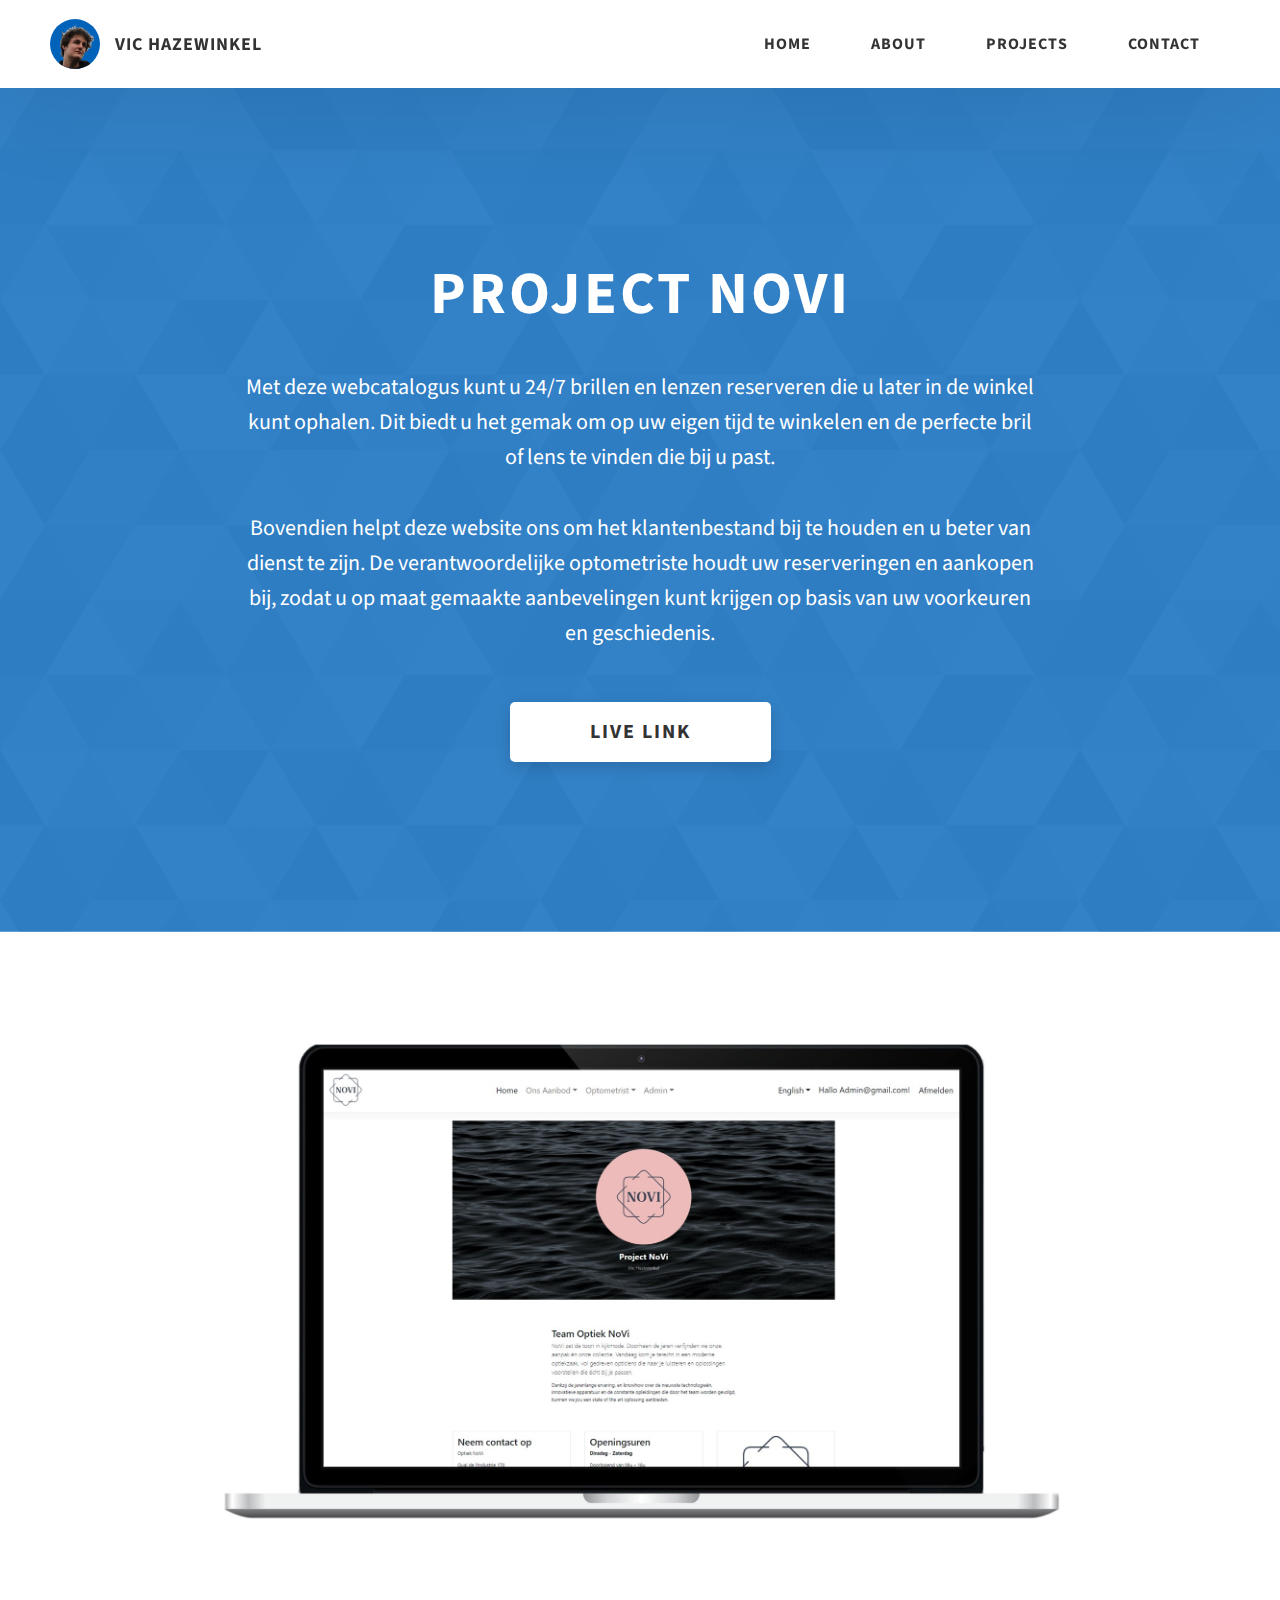
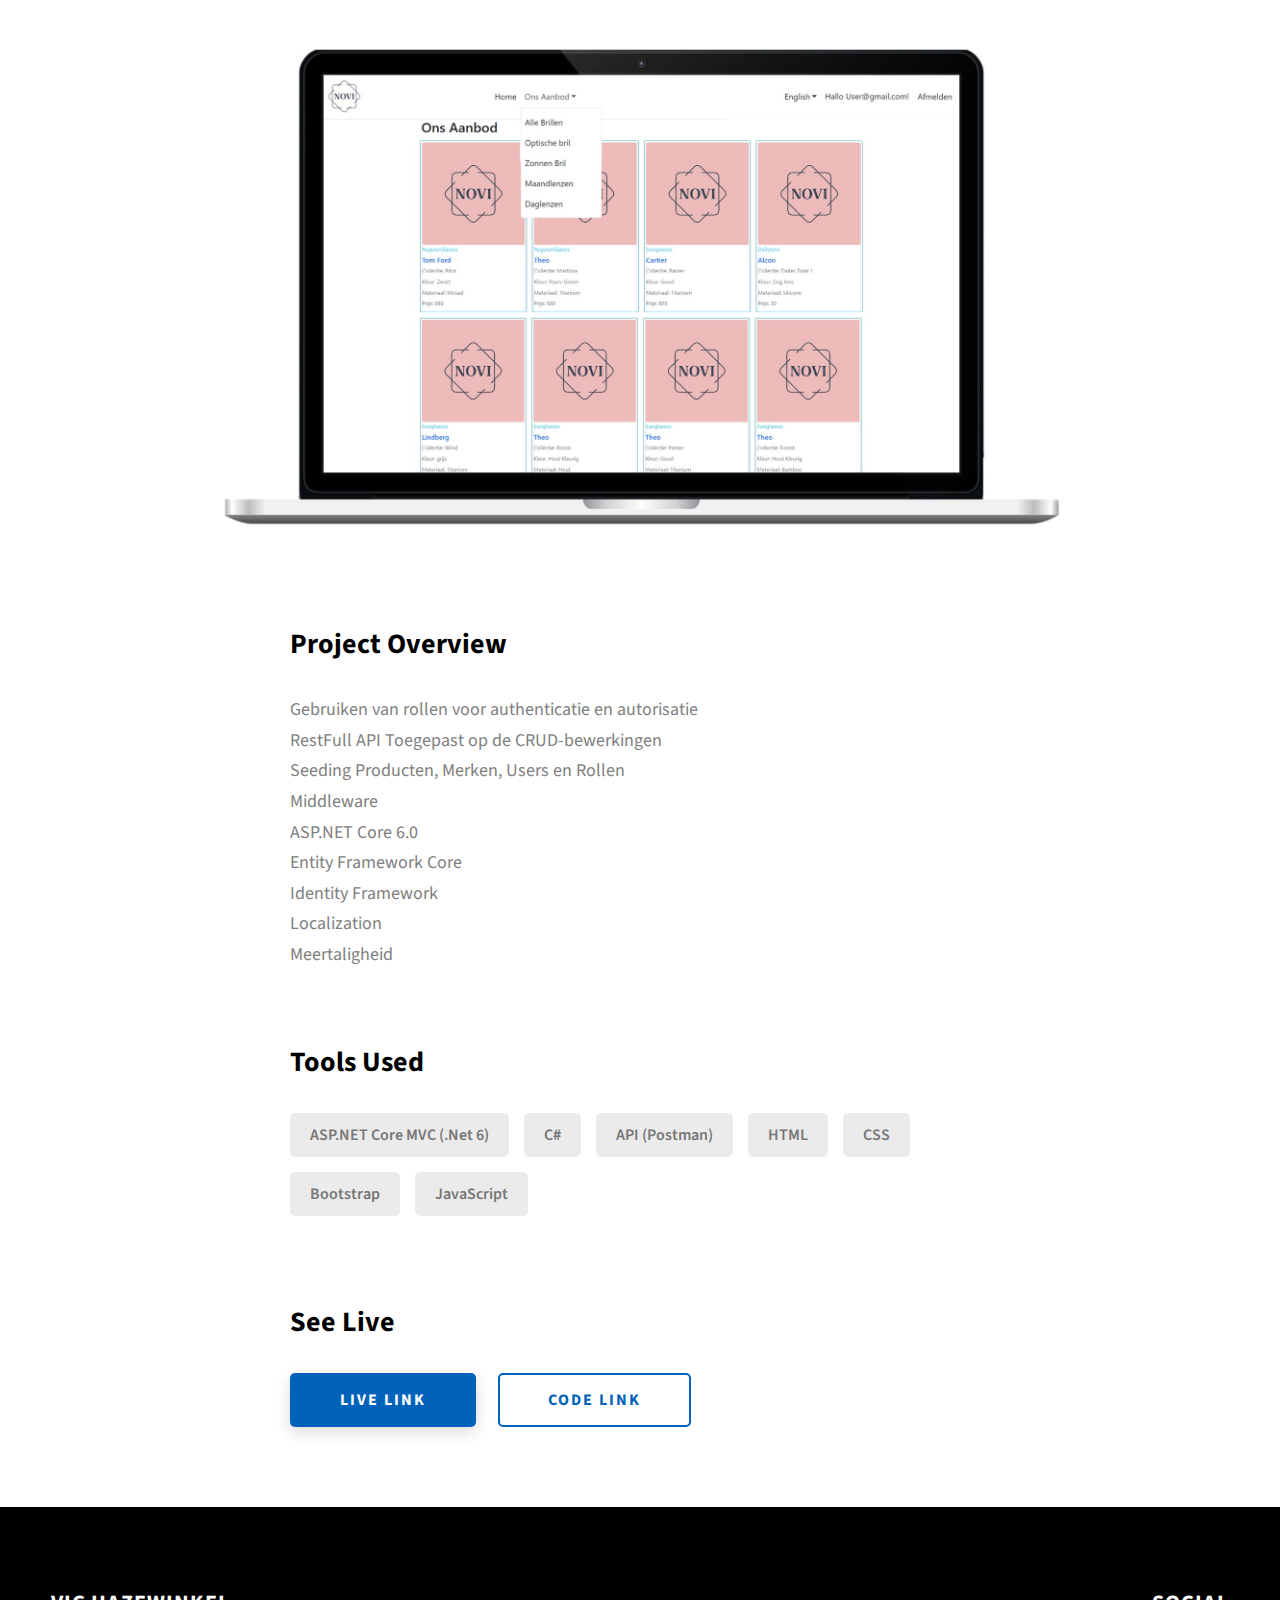
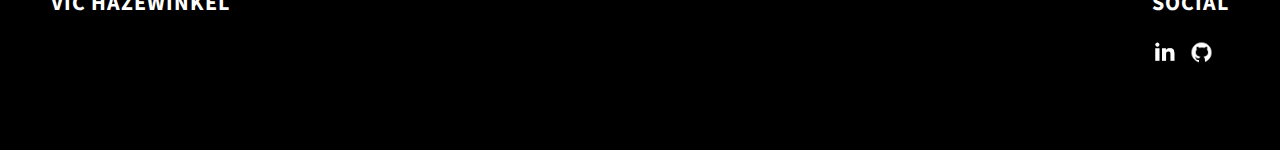
==== commit b40e86f5: "Updat Novi Img" ====
--- a/project-1.html
+++ b/project-1.html
@@ -101,7 +101,14 @@
         <div class="project-details__content">
           <div class="project-details__showcase-img-cont">
             <img
-              src="./assets/jpeg/NoVi_Home.jpg"
+              src="./assets/jpeg/NoVi_Home_JPG.jpg"
+              alt="Project Image"
+              class="project-details__showcase-img"
+            />
+          </div>
+          <div class="project-details__showcase-img-cont">
+            <img
+              src="./assets/jpeg/NoVi_Aanbod_JPG.jpg"
               alt="Project Image"
               class="project-details__showcase-img"
             />
--- a/css/style.css
+++ b/css/style.css
@@ -702,3 +702,16 @@
   to {
     opacity: 0;
     top: 27px; } }
+
+    .column {
+      float: left;
+      width: 50%;
+      padding: 5px;
+    }
+    
+    /* Clear floats after image containers */
+    .row::after {
+      content: "";
+      clear: both;
+      display: table;
+    }
